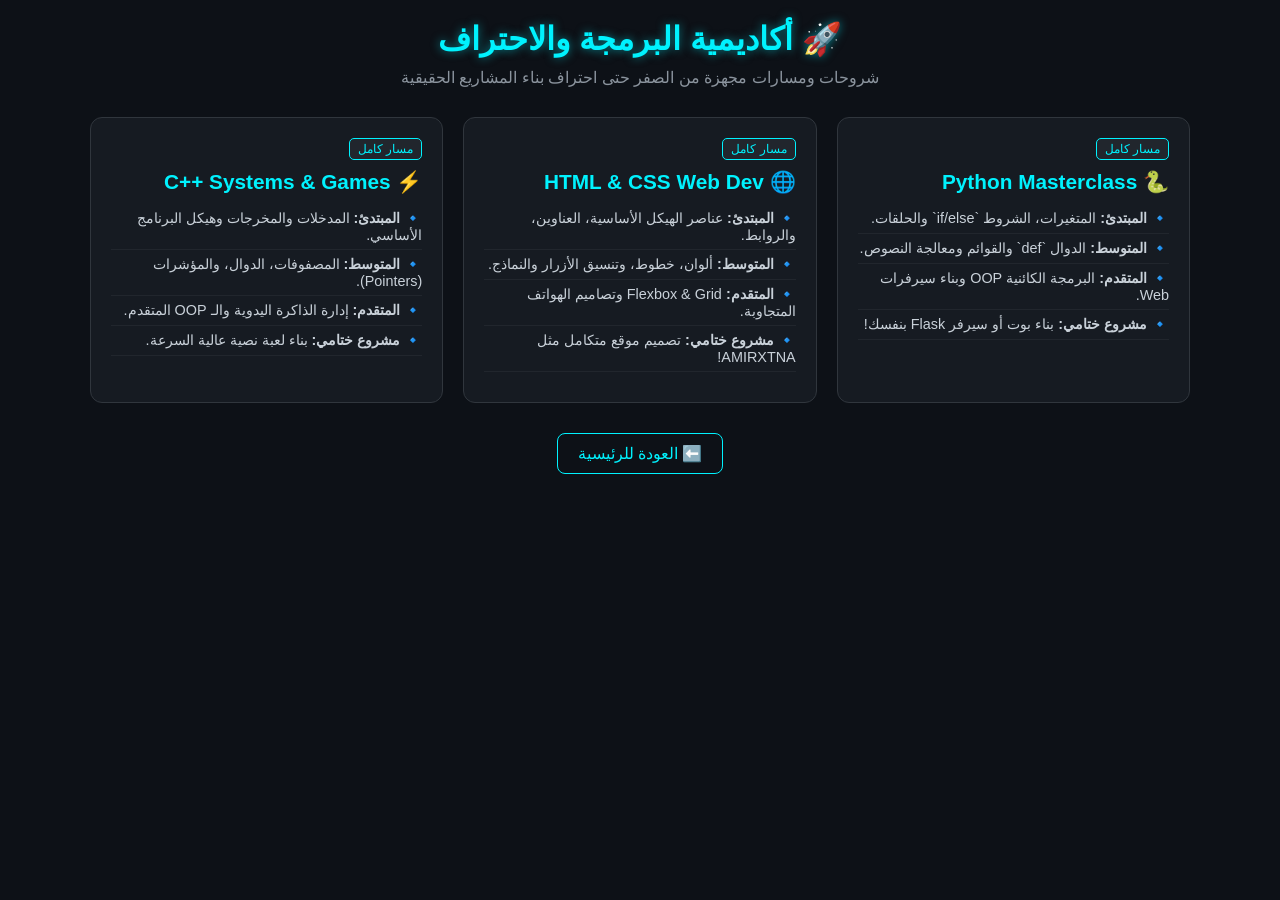
==== templates/learn.html @ e0c93697 "Add learn.html for AMIRXTNA academy courses This file contains the HTML structure for the AMIRXTNA p" ====
<!DOCTYPE html>
<html lang="ar" dir="rtl">
<head>
    <meta charset="UTF-8">
    <meta name="viewport" content="width=device-width, initial-scale=1.0">
    <title>AMIRXTNA - أكاديمية البرمجة من الصفر</title>
    <style>
        * { margin: 0; padding: 0; box-sizing: border-box; font-family: 'Segoe UI', Tahoma, sans-serif; }
        body { background-color: #0d1117; color: #fff; padding: 20px; text-align: center; }
        h1 { color: #00f2fe; margin-bottom: 10px; text-shadow: 0 0 10px rgba(0,242,254,0.5); }
        p.desc { color: #8b949e; margin-bottom: 30px; }

        .courses-grid { display: grid; grid-template-columns: repeat(auto-fit, minmax(280px, 1fr)); gap: 20px; max-width: 1100px; margin: 0 auto; text-align: right; }
        .course-card { background: #161b22; border: 1px solid #30363d; border-radius: 12px; padding: 20px; transition: 0.3s; }
        .course-card:hover { border-color: #00f2fe; box-shadow: 0 0 15px rgba(0,242,254,0.2); }
        .course-card h2 { color: #00f2fe; margin-bottom: 10px; font-size: 1.3rem; }
        .level-tag { display: inline-block; padding: 3px 8px; background: #21262d; border: 1px solid #00f2fe; border-radius: 5px; font-size: 0.75rem; color: #00f2fe; margin-bottom: 10px; }
        
        ul.roadmap { list-style: none; padding: 0; margin: 10px 0; }
        ul.roadmap li { padding: 6px 0; border-bottom: 1px solid #21262d; color: #c9d1d9; font-size: 0.9rem; }
        ul.roadmap li::before { content: "🔹 "; }

        .btn-back { display: inline-block; margin-top: 30px; padding: 10px 20px; color: #00f2fe; text-decoration: none; border: 1px solid #00f2fe; border-radius: 8px; }
    </style>
</head>
<body>

    <h1>🚀 أكاديمية البرمجة والاحتراف</h1>
    <p class="desc">شروحات ومسارات مجهزة من الصفر حتى احتراف بناء المشاريع الحقيقية</p>

    <div class="courses-grid">
        <!-- مسار بايثون -->
        <div class="course-card">
            <span class="level-tag">مسار كامل</span>
            <h2>🐍 Python Masterclass</h2>
            <ul class="roadmap">
                <li><strong>المبتدئ:</strong> المتغيرات، الشروط `if/else` والحلقات.</li>
                <li><strong>المتوسط:</strong> الدوال `def` والقوائم ومعالجة النصوص.</li>
                <li><strong>المتقدم:</strong> البرمجة الكائنية OOP وبناء سيرفرات Web.</li>
                <li><strong>مشروع ختامي:</strong> بناء بوت أو سيرفر Flask بنفسك!</li>
            </ul>
        </div>

        <!-- مسار HTML & CSS -->
        <div class="course-card">
            <span class="level-tag">مسار كامل</span>
            <h2>🌐 HTML & CSS Web Dev</h2>
            <ul class="roadmap">
                <li><strong>المبتدئ:</strong> عناصر الهيكل الأساسية، العناوين، والروابط.</li>
                <li><strong>المتوسط:</strong> ألوان، خطوط، وتنسيق الأزرار والنماذج.</li>
                <li><strong>المتقدم:</strong> Flexbox & Grid وتصاميم الهواتف المتجاوبة.</li>
                <li><strong>مشروع ختامي:</strong> تصميم موقع متكامل مثل AMIRXTNA!</li>
            </ul>
        </div>

        <!-- مسار C++ -->
        <div class="course-card">
            <span class="level-tag">مسار كامل</span>
            <h2>⚡ C++ Systems & Games</h2>
            <ul class="roadmap">
                <li><strong>المبتدئ:</strong> المدخلات والمخرجات وهيكل البرنامج الأساسي.</li>
                <li><strong>المتوسط:</strong> المصفوفات، الدوال، والمؤشرات (Pointers).</li>
                <li><strong>المتقدم:</strong> إدارة الذاكرة اليدوية والـ OOP المتقدم.</li>
                <li><strong>مشروع ختامي:</strong> بناء لعبة نصية عالية السرعة.</li>
            </ul>
        </div>
    </div>

    <a href="/" class="btn-back">⬅️ العودة للرئيسية</a>

</body>
</html>
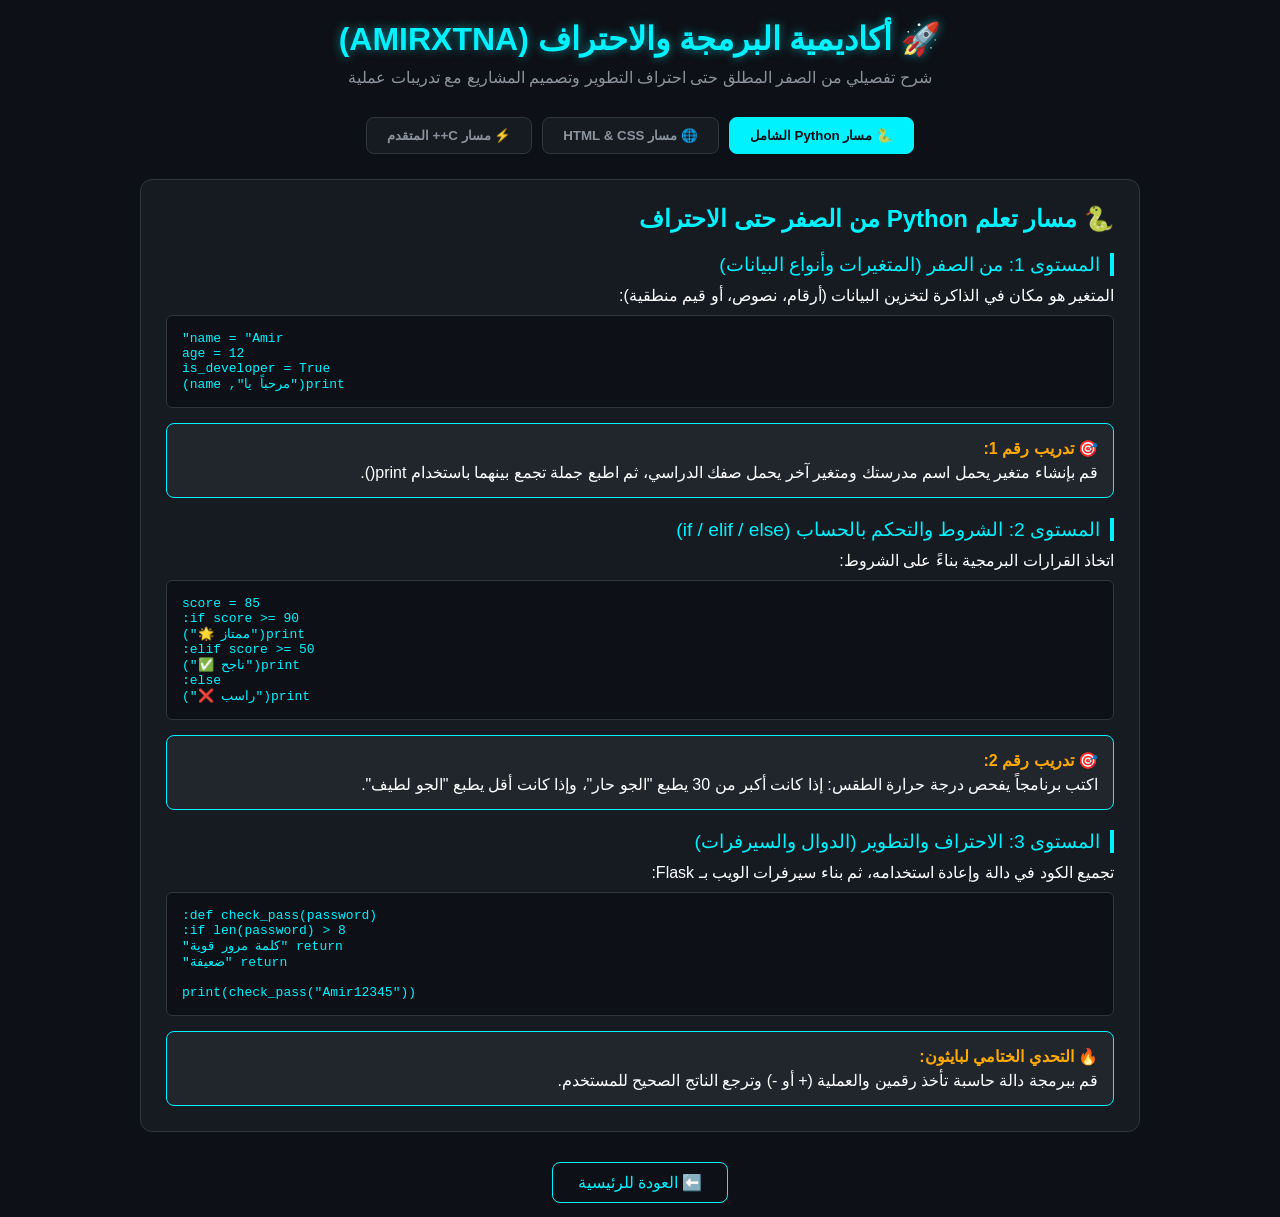
==== commit 9e519369: "Update title and content in learn.html" ====
--- a/templates/learn.html
+++ b/templates/learn.html
@@ -3,70 +3,174 @@
 <head>
     <meta charset="UTF-8">
     <meta name="viewport" content="width=device-width, initial-scale=1.0">
-    <title>AMIRXTNA - أكاديمية البرمجة من الصفر</title>
+    <title>AMIRXTNA - أكاديمية البرمجة من الصفر حتى الاحتراف</title>
     <style>
         * { margin: 0; padding: 0; box-sizing: border-box; font-family: 'Segoe UI', Tahoma, sans-serif; }
-        body { background-color: #0d1117; color: #fff; padding: 20px; text-align: center; }
+        body { background-color: #0d1117; color: #fff; padding: 20px; }
+        
+        header { text-align: center; margin-bottom: 30px; }
         h1 { color: #00f2fe; margin-bottom: 10px; text-shadow: 0 0 10px rgba(0,242,254,0.5); }
-        p.desc { color: #8b949e; margin-bottom: 30px; }
+        p.desc { color: #8b949e; }
 
-        .courses-grid { display: grid; grid-template-columns: repeat(auto-fit, minmax(280px, 1fr)); gap: 20px; max-width: 1100px; margin: 0 auto; text-align: right; }
-        .course-card { background: #161b22; border: 1px solid #30363d; border-radius: 12px; padding: 20px; transition: 0.3s; }
-        .course-card:hover { border-color: #00f2fe; box-shadow: 0 0 15px rgba(0,242,254,0.2); }
-        .course-card h2 { color: #00f2fe; margin-bottom: 10px; font-size: 1.3rem; }
-        .level-tag { display: inline-block; padding: 3px 8px; background: #21262d; border: 1px solid #00f2fe; border-radius: 5px; font-size: 0.75rem; color: #00f2fe; margin-bottom: 10px; }
+        .container { max-width: 1000px; margin: 0 auto; }
         
-        ul.roadmap { list-style: none; padding: 0; margin: 10px 0; }
-        ul.roadmap li { padding: 6px 0; border-bottom: 1px solid #21262d; color: #c9d1d9; font-size: 0.9rem; }
-        ul.roadmap li::before { content: "🔹 "; }
+        /* أزرار التنقل بين اللغات */
+        .tabs { display: flex; justify-content: center; gap: 10px; margin-bottom: 25px; flex-wrap: wrap; }
+        .tab-btn { background: #161b22; color: #8b949e; border: 1px solid #30363d; padding: 10px 20px; border-radius: 8px; cursor: pointer; font-weight: bold; transition: 0.3s; }
+        .tab-btn.active, .tab-btn:hover { background: #00f2fe; color: #0d1117; border-color: #00f2fe; }
 
-        .btn-back { display: inline-block; margin-top: 30px; padding: 10px 20px; color: #00f2fe; text-decoration: none; border: 1px solid #00f2fe; border-radius: 8px; }
+        /* المحتوى التعليمي */
+        .course-section { display: none; background: #161b22; border: 1px solid #30363d; border-radius: 12px; padding: 25px; margin-bottom: 20px; }
+        .course-section.active { display: block; }
+        
+        .lesson-title { color: #00f2fe; border-right: 4px solid #00f2fe; padding-right: 10px; margin: 20px 0 10px 0; font-size: 1.2rem; }
+        .code-box { background: #0d1117; border: 1px solid #30363d; border-radius: 6px; padding: 15px; font-family: monospace; color: #00f2fe; text-align: left; dir: ltr; margin: 10px 0; overflow-x: auto; }
+        
+        /* صندوق التمرين */
+        .exercise-box { background: #21262d; border: 1px solid #00f2fe; border-radius: 8px; padding: 15px; margin-top: 15px; }
+        .exercise-title { color: #ffaa00; font-weight: bold; margin-bottom: 5px; }
+
+        .btn-back { display: block; width: max-content; margin: 30px auto 0 auto; padding: 10px 25px; color: #00f2fe; text-decoration: none; border: 1px solid #00f2fe; border-radius: 8px; text-align: center; }
+        .btn-back:hover { background: #00f2fe; color: #0d1117; }
     </style>
 </head>
 <body>
 
-    <h1>🚀 أكاديمية البرمجة والاحتراف</h1>
-    <p class="desc">شروحات ومسارات مجهزة من الصفر حتى احتراف بناء المشاريع الحقيقية</p>
+    <header>
+        <h1>🚀 أكاديمية البرمجة والاحتراف (AMIRXTNA)</h1>
+        <p class="desc">شرح تفصيلي من الصفر المطلق حتى احتراف التطوير وتصميم المشاريع مع تدريبات عملية</p>
+    </header>
 
-    <div class="courses-grid">
-        <!-- مسار بايثون -->
-        <div class="course-card">
-            <span class="level-tag">مسار كامل</span>
-            <h2>🐍 Python Masterclass</h2>
-            <ul class="roadmap">
-                <li><strong>المبتدئ:</strong> المتغيرات، الشروط `if/else` والحلقات.</li>
-                <li><strong>المتوسط:</strong> الدوال `def` والقوائم ومعالجة النصوص.</li>
-                <li><strong>المتقدم:</strong> البرمجة الكائنية OOP وبناء سيرفرات Web.</li>
-                <li><strong>مشروع ختامي:</strong> بناء بوت أو سيرفر Flask بنفسك!</li>
-            </ul>
+    <div class="container">
+        <!-- أزرار الاختيار -->
+        <div class="tabs">
+            <button class="tab-btn active" onclick="showLang('python')">🐍 مسار Python الشامل</button>
+            <button class="tab-btn" onclick="showLang('html')">🌐 مسار HTML & CSS</button>
+            <button class="tab-btn" onclick="showLang('cpp')">⚡ مسار C++ المتقدم</button>
         </div>
 
-        <!-- مسار HTML & CSS -->
-        <div class="course-card">
-            <span class="level-tag">مسار كامل</span>
-            <h2>🌐 HTML & CSS Web Dev</h2>
-            <ul class="roadmap">
-                <li><strong>المبتدئ:</strong> عناصر الهيكل الأساسية، العناوين، والروابط.</li>
-                <li><strong>المتوسط:</strong> ألوان، خطوط، وتنسيق الأزرار والنماذج.</li>
-                <li><strong>المتقدم:</strong> Flexbox & Grid وتصاميم الهواتف المتجاوبة.</li>
-                <li><strong>مشروع ختامي:</strong> تصميم موقع متكامل مثل AMIRXTNA!</li>
-            </ul>
+        <!-- ==================== مسار بايثون ==================== -->
+        <div id="python" class="course-section active">
+            <h2 style="color: #00f2fe;">🐍 مسار تعلم Python من الصفر حتى الاحتراف</h2>
+            
+            <div class="lesson-title">المستوى 1: من الصفر (المتغيرات وأنواع البيانات)</div>
+            <p>المتغير هو مكان في الذاكرة لتخزين البيانات (أرقام، نصوص، أو قيم منطقية):</p>
+            <div class="code-box">
+name = "Amir"<br>
+age = 12<br>
+is_developer = True<br>
+print("مرحباً يا", name)
+            </div>
+
+            <div class="exercise-box">
+                <div class="exercise-title">🎯 تدريب رقم 1:</div>
+                <p>قم بإنشاء متغير يحمل اسم مدرستك ومتغير آخر يحمل صفك الدراسي، ثم اطبع جملة تجمع بينهما باستخدام <code>print()</code>.</p>
+            </div>
+
+            <div class="lesson-title">المستوى 2: الشروط والتحكم بالحساب (if / elif / else)</div>
+            <p>اتخاذ القرارات البرمجية بناءً على الشروط:</p>
+            <div class="code-box">
+score = 85<br>
+if score >= 90:<br>
+&nbsp;&nbsp;&nbsp;&nbsp;print("ممتاز 🌟")<br>
+elif score >= 50:<br>
+&nbsp;&nbsp;&nbsp;&nbsp;print("ناجح ✅")<br>
+else:<br>
+&nbsp;&nbsp;&nbsp;&nbsp;print("راسب ❌")
+            </div>
+
+            <div class="exercise-box">
+                <div class="exercise-title">🎯 تدريب رقم 2:</div>
+                <p>اكتب برنامجاً يفحص درجة حرارة الطقس: إذا كانت أكبر من 30 يطبع "الجو حار"، وإذا كانت أقل يطبع "الجو لطيف".</p>
+            </div>
+
+            <div class="lesson-title">المستوى 3: الاحتراف والتطوير (الدوال والسيرفرات)</div>
+            <p>تجميع الكود في دالة وإعادة استخدامه، ثم بناء سيرفرات الويب بـ Flask:</p>
+            <div class="code-box">
+def check_pass(password):<br>
+&nbsp;&nbsp;&nbsp;&nbsp;if len(password) > 8:<br>
+&nbsp;&nbsp;&nbsp;&nbsp;&nbsp;&nbsp;&nbsp;&nbsp;return "كلمة مرور قوية"<br>
+&nbsp;&nbsp;&nbsp;&nbsp;return "ضعيفة"<br>
+<br>
+print(check_pass("Amir12345"))
+            </div>
+
+            <div class="exercise-box">
+                <div class="exercise-title">🔥 التحدي الختامي لبايثون:</div>
+                <p>قم ببرمجة دالة حاسبة تأخذ رقمين والعملية (+ أو -) وترجع الناتج الصحيح للمستخدم.</p>
+            </div>
         </div>
 
-        <!-- مسار C++ -->
-        <div class="course-card">
-            <span class="level-tag">مسار كامل</span>
-            <h2>⚡ C++ Systems & Games</h2>
-            <ul class="roadmap">
-                <li><strong>المبتدئ:</strong> المدخلات والمخرجات وهيكل البرنامج الأساسي.</li>
-                <li><strong>المتوسط:</strong> المصفوفات، الدوال، والمؤشرات (Pointers).</li>
-                <li><strong>المتقدم:</strong> إدارة الذاكرة اليدوية والـ OOP المتقدم.</li>
-                <li><strong>مشروع ختامي:</strong> بناء لعبة نصية عالية السرعة.</li>
-            </ul>
+        <!-- ==================== مسار HTML & CSS ==================== -->
+        <div id="html" class="course-section">
+            <h2 style="color: #00f2fe;">🌐 مسار تصميم المواقع (HTML & CSS)</h2>
+            
+            <div class="lesson-title">المستوى 1: هيكلة الصفحات (HTML)</div>
+            <p>بناء العناصر الأساسية مثل العناوين والأزرار والروابط:</p>
+            <div class="code-box">
+&lt;h1&gt;أهلاً بكم في موقعي&lt;/h1&gt;<br>
+&lt;p&gt;هذا أول موقع أقوم بتصميمه.&lt;/p&gt;<br>
+&lt;button&gt;اضغط هنا&lt;/button&gt;
+            </div>
+
+            <div class="exercise-box">
+                <div class="exercise-title">🎯 تدريب رقم 1:</div>
+                <p>أنشئ صفحة فيها عنوان باسمك، وتحته زر ينقل الزائر إلى موقع جوجل <code>&lt;a href="..."&gt;</code>.</p>
+            </div>
+
+            <div class="lesson-title">المستوى 2: التنسيق والتصميم (CSS)</div>
+            <p>إضافة الألوان والخلفيات والمؤثرات الضوئية (النيون):</p>
+            <div class="code-box">
+button {<br>
+&nbsp;&nbsp;&nbsp;&nbsp;background-color: #00f2fe;<br>
+&nbsp;&nbsp;&nbsp;&nbsp;color: #000;<br>
+&nbsp;&nbsp;&nbsp;&nbsp;border-radius: 8px;<br>
+&nbsp;&nbsp;&nbsp;&nbsp;box-shadow: 0 0 10px #00f2fe;<br>
+}
+            </div>
+
+            <div class="exercise-box">
+                <div class="exercise-title">🎯 تدريب رقم 2:</div>
+                <p>قم بتغيير لون خلفية الصفحة إلى الأسود <code>#000</code> مع جعل لون جميع النصوص أخضر نيون <code>#00ff00</code>.</p>
+            </div>
         </div>
+
+        <!-- ==================== مسار C++ ==================== -->
+        <div id="cpp" class="course-section">
+            <h2 style="color: #00f2fe;">⚡ مسار C++ للأنظمة والألعاب</h2>
+            
+            <div class="lesson-title">المستوى 1: الهيكل الأساسي والمخرجات</div>
+            <p>أول برنامج بلغة C++ لعرض النصوص على الشاشة السوداء:</p>
+            <div class="code-box">
+#include &lt;iostream&gt;<br>
+using namespace std;<br>
+<br>
+int main() {<br>
+&nbsp;&nbsp;&nbsp;&nbsp;cout &lt;&lt; "Hello C++ World!" &lt;&lt; endl;<br>
+&nbsp;&nbsp;&nbsp;&nbsp;return 0;<br>
+}
+            </div>
+
+            <div class="exercise-box">
+                <div class="exercise-title">🎯 تدريب رقم 1:</div>
+                <p>اكتب برنامجاً يستقبل عمر المستخدم باستخدام <code>cin</code> ويطبع له سنة ميلاده على الشاشة.</p>
+            </div>
+        </div>
+
+        <a href="/" class="btn-back">⬅️ العودة للرئيسية</a>
     </div>
 
-    <a href="/" class="btn-back">⬅️ العودة للرئيسية</a>
+    <script>
+        function showLang(langId) {
+            let sections = document.querySelectorAll('.course-section');
+            let buttons = document.querySelectorAll('.tab-btn');
+            
+            sections.forEach(sec => sec.classList.remove('active'));
+            buttons.forEach(btn => btn.classList.remove('active'));
 
+            document.getElementById(langId).classList.add('active');
+            event.target.classList.add('active');
+        }
+    </script>
 </body>
 </html>
